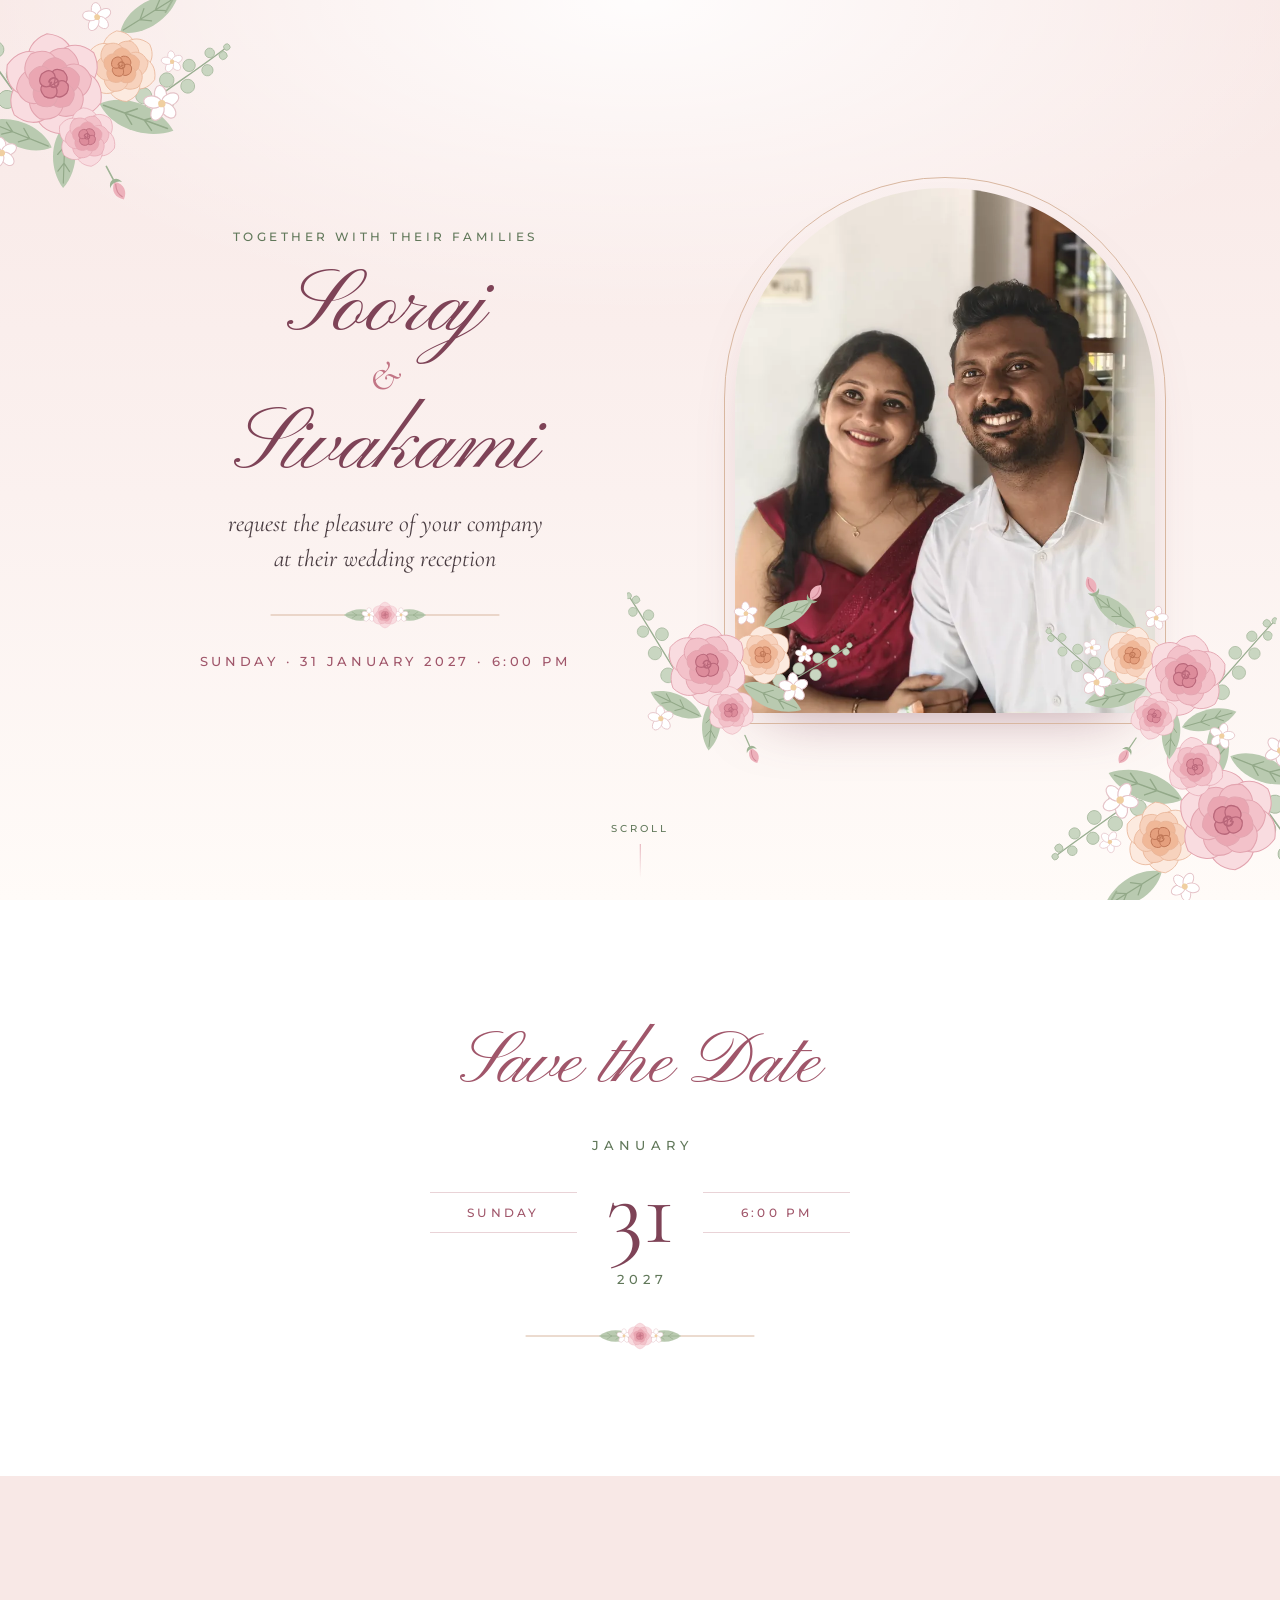
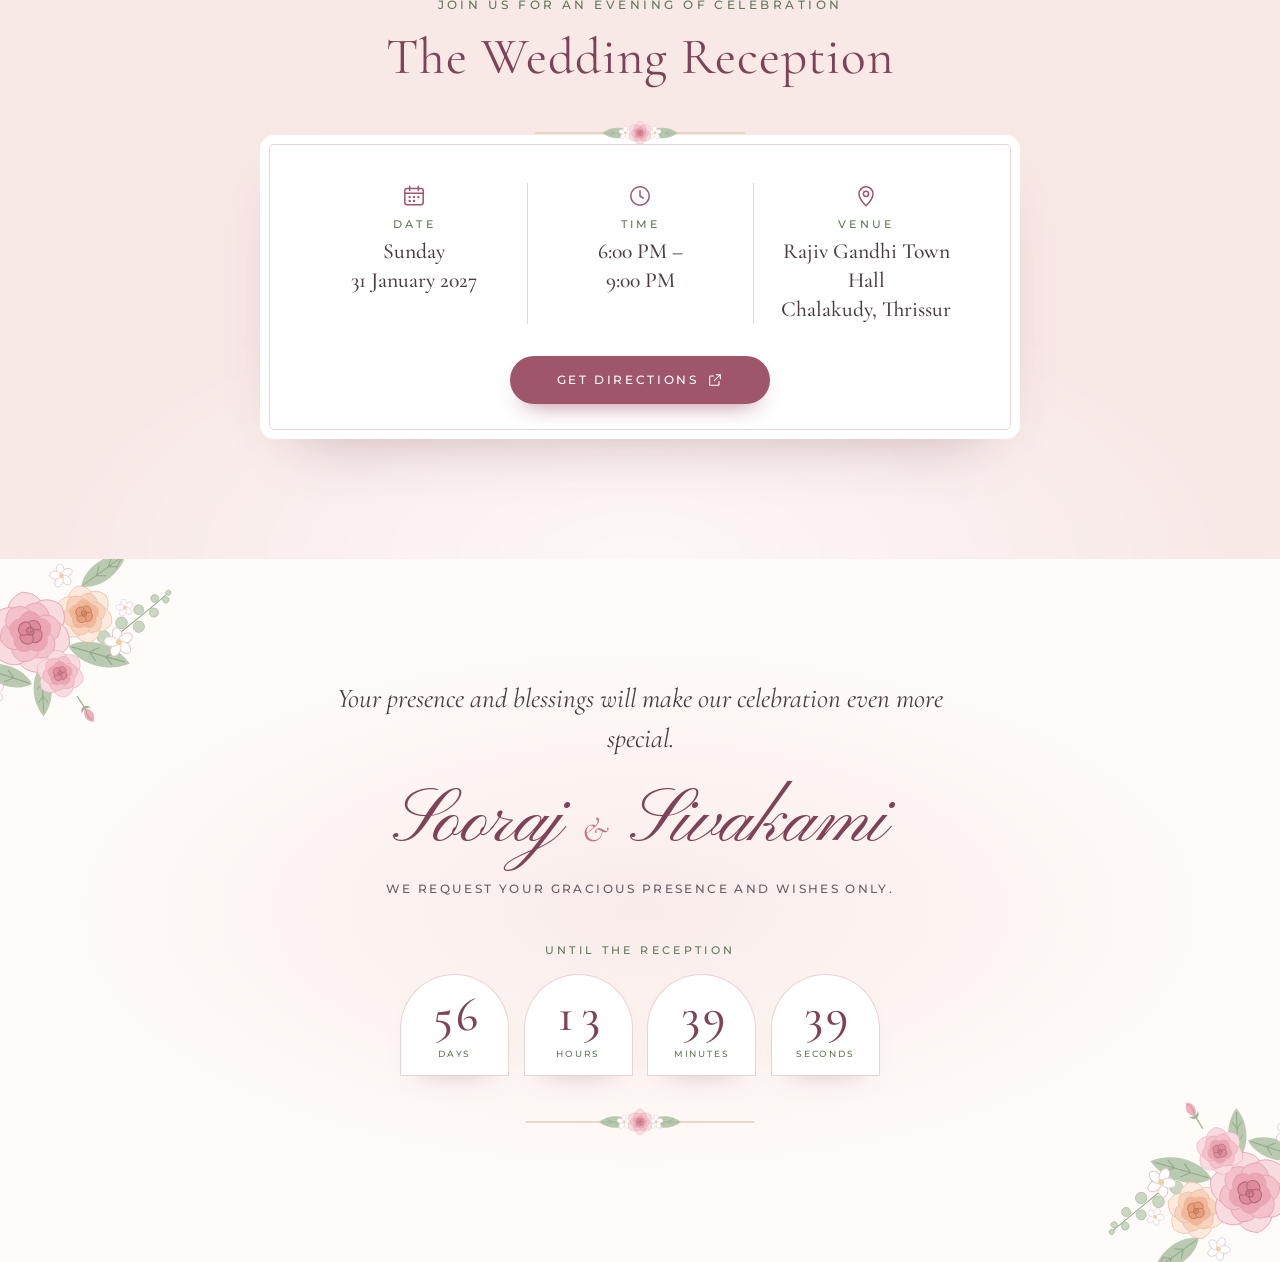
==== index.html @ cf0d32d1 "Add Sooraj & Sivakami wedding reception invitation Western pastel design (blush, white, sage) with i" ====
<!doctype html>
<html lang="en-IN">
<head>
  <meta charset="utf-8">
  <meta name="viewport" content="width=device-width, initial-scale=1, viewport-fit=cover">
  <title>Sooraj &amp; Sivakami | Wedding Reception Invitation</title>
  <meta name="description" content="You are invited to the wedding reception of Sooraj &amp; Sivakami on Sunday, 31 January 2027, 6:00–9:00 PM at Rajiv Gandhi Town Hall, Chalakudy, Thrissur.">
  <meta name="theme-color" content="#F8E8E6">
  <meta name="color-scheme" content="light">
  <!-- Live URL: replace https://abhyakp.github.io/sooraj-reception-invitation/ everywhere if the repo name or domain differs (see README). -->
  <link rel="canonical" href="https://abhyakp.github.io/sooraj-reception-invitation/">

  <!-- Open Graph (WhatsApp, Facebook) -->
  <meta property="og:type" content="website">
  <meta property="og:site_name" content="Sooraj &amp; Sivakami">
  <meta property="og:title" content="Sooraj &amp; Sivakami | Wedding Reception">
  <meta property="og:description" content="Sunday, 31 January 2027 · 6:00 PM – 9:00 PM · Rajiv Gandhi Town Hall, Chalakudy, Thrissur.">
  <meta property="og:url" content="https://abhyakp.github.io/sooraj-reception-invitation/">
  <meta property="og:image" content="https://abhyakp.github.io/sooraj-reception-invitation/assets/images/og-image.jpg">
  <meta property="og:image:type" content="image/jpeg">
  <meta property="og:image:width" content="1200">
  <meta property="og:image:height" content="630">
  <meta property="og:image:alt" content="Wedding reception invitation for Sooraj and Sivakami, 31 January 2027, 6 PM, Chalakudy, with pastel roses">
  <meta property="og:locale" content="en_IN">
  <!-- Twitter / X -->
  <meta name="twitter:card" content="summary_large_image">
  <meta name="twitter:title" content="Sooraj &amp; Sivakami | Wedding Reception">
  <meta name="twitter:description" content="Sunday, 31 January 2027 · 6 PM · Rajiv Gandhi Town Hall, Chalakudy, Thrissur.">
  <meta name="twitter:image" content="https://abhyakp.github.io/sooraj-reception-invitation/assets/images/og-image.jpg">

  <link rel="icon" href="assets/icons/favicon.svg" type="image/svg+xml">
  <link rel="icon" href="assets/icons/favicon-32.png" sizes="32x32" type="image/png">
  <link rel="apple-touch-icon" href="assets/icons/apple-touch-icon.png">
  <link rel="manifest" href="site.webmanifest">

  <link rel="preload" as="image" type="image/webp" href="assets/images/couple-720.webp" imagesrcset="assets/images/couple-720.webp 720w, assets/images/couple-1200.webp 1200w" imagesizes="(min-width: 900px) 40vw, 82vw" fetchpriority="high">
  <link rel="preconnect" href="https://fonts.googleapis.com">
  <link rel="preconnect" href="https://fonts.gstatic.com" crossorigin>
  <link rel="stylesheet" href="https://fonts.googleapis.com/css2?family=Cormorant+Garamond:ital,wght@0,400;0,500;1,400;1,500&family=Pinyon+Script&family=Montserrat:wght@300;400;500&display=swap">
  <link rel="stylesheet" href="css/style.css?v=2">

  <script type="application/ld+json">
  {
    "@context": "https://schema.org",
    "@graph": [
      {
        "@type": "Event",
        "name": "Wedding Reception of Sooraj & Sivakami",
        "url": "https://abhyakp.github.io/sooraj-reception-invitation/",
        "startDate": "2027-01-31T18:00:00+05:30",
        "endDate": "2027-01-31T21:00:00+05:30",
        "eventStatus": "https://schema.org/EventScheduled",
        "eventAttendanceMode": "https://schema.org/OfflineEventAttendanceMode",
        "description": "Wedding reception of Sooraj and Sivakami, 6:00 PM – 9:00 PM at Rajiv Gandhi Town Hall, Chalakudy.",
        "image": [
          "https://abhyakp.github.io/sooraj-reception-invitation/assets/images/og-image.jpg",
          "https://abhyakp.github.io/sooraj-reception-invitation/assets/images/couple-1200.jpg"
        ],
        "location": {
          "@type": "Place",
          "name": "Rajiv Gandhi Town Hall",
          "address": { "@type": "PostalAddress", "addressLocality": "Chalakudy", "addressRegion": "Thrissur, Kerala", "addressCountry": "IN" }
        },
        "organizer": { "@type": "Person", "name": "Mrs. Rajeswari S. & Mr. Sureshkumar C. K." }
      }
    ]
  }
  </script>
</head>
<body>
  <a class="skip-link" href="#main">Skip to the invitation</a>

  <!-- ===== Floral sprite (decorative, reused via <use>) ===== -->
  <svg class="sprite" aria-hidden="true" focusable="false" width="0" height="0">
    <defs>
      <!-- Garden rose: rings of petals, darker towards the centre -->
      <symbol id="f-rose" viewBox="-26 -26 52 52"><circle r="20" fill="#F9DCE0"/><g fill="#F9DCE0" stroke="#E3A5B0" stroke-width=".5"><path d="M0 0C-13 -4.8 -14.9 -20.4 0 -24C14.9 -20.4 13 -4.8 0 0z" transform="rotate(0)"/><path d="M0 0C-13 -4.8 -14.9 -20.4 0 -24C14.9 -20.4 13 -4.8 0 0z" transform="rotate(60)"/><path d="M0 0C-13 -4.8 -14.9 -20.4 0 -24C14.9 -20.4 13 -4.8 0 0z" transform="rotate(120)"/><path d="M0 0C-13 -4.8 -14.9 -20.4 0 -24C14.9 -20.4 13 -4.8 0 0z" transform="rotate(180)"/><path d="M0 0C-13 -4.8 -14.9 -20.4 0 -24C14.9 -20.4 13 -4.8 0 0z" transform="rotate(240)"/><path d="M0 0C-13 -4.8 -14.9 -20.4 0 -24C14.9 -20.4 13 -4.8 0 0z" transform="rotate(300)"/></g><g fill="#F3C2CA" stroke="#E3A5B0" stroke-width=".5"><path d="M0 0C-10 -3.6 -11.5 -15.3 0 -18C11.5 -15.3 10 -3.6 0 0z" transform="rotate(30)"/><path d="M0 0C-10 -3.6 -11.5 -15.3 0 -18C11.5 -15.3 10 -3.6 0 0z" transform="rotate(90)"/><path d="M0 0C-10 -3.6 -11.5 -15.3 0 -18C11.5 -15.3 10 -3.6 0 0z" transform="rotate(150)"/><path d="M0 0C-10 -3.6 -11.5 -15.3 0 -18C11.5 -15.3 10 -3.6 0 0z" transform="rotate(210)"/><path d="M0 0C-10 -3.6 -11.5 -15.3 0 -18C11.5 -15.3 10 -3.6 0 0z" transform="rotate(270)"/><path d="M0 0C-10 -3.6 -11.5 -15.3 0 -18C11.5 -15.3 10 -3.6 0 0z" transform="rotate(330)"/></g><g fill="#EAA6B2" stroke="#E3A5B0" stroke-width=".5"><path d="M0 0C-7.5 -2.5 -8.6 -10.6 0 -12.5C8.6 -10.6 7.5 -2.5 0 0z" transform="rotate(10)"/><path d="M0 0C-7.5 -2.5 -8.6 -10.6 0 -12.5C8.6 -10.6 7.5 -2.5 0 0z" transform="rotate(82)"/><path d="M0 0C-7.5 -2.5 -8.6 -10.6 0 -12.5C8.6 -10.6 7.5 -2.5 0 0z" transform="rotate(154)"/><path d="M0 0C-7.5 -2.5 -8.6 -10.6 0 -12.5C8.6 -10.6 7.5 -2.5 0 0z" transform="rotate(226)"/><path d="M0 0C-7.5 -2.5 -8.6 -10.6 0 -12.5C8.6 -10.6 7.5 -2.5 0 0z" transform="rotate(298)"/></g><g fill="#DD8C9B" stroke="#B9677A" stroke-width="0.6"><path d="M0 0C-5 -1.5 -5.8 -6.4 0 -7.5C5.8 -6.4 5 -1.5 0 0z" transform="rotate(45)"/><path d="M0 0C-5 -1.5 -5.8 -6.4 0 -7.5C5.8 -6.4 5 -1.5 0 0z" transform="rotate(135)"/><path d="M0 0C-5 -1.5 -5.8 -6.4 0 -7.5C5.8 -6.4 5 -1.5 0 0z" transform="rotate(225)"/><path d="M0 0C-5 -1.5 -5.8 -6.4 0 -7.5C5.8 -6.4 5 -1.5 0 0z" transform="rotate(315)"/></g><path d="M-2.2-1.2c.6-1.8 3-2.2 4-.6s0 3.4-1.8 3.4-2.4-1.6-1.2-2.4" fill="none" stroke="#B9677A" stroke-width=".9" stroke-linecap="round"/></symbol>
      <symbol id="f-rose-peach" viewBox="-26 -26 52 52"><circle r="20" fill="#FCEADF"/><g fill="#FCEADF" stroke="#E8B497" stroke-width=".5"><path d="M0 0C-13 -4.8 -14.9 -20.4 0 -24C14.9 -20.4 13 -4.8 0 0z" transform="rotate(0)"/><path d="M0 0C-13 -4.8 -14.9 -20.4 0 -24C14.9 -20.4 13 -4.8 0 0z" transform="rotate(60)"/><path d="M0 0C-13 -4.8 -14.9 -20.4 0 -24C14.9 -20.4 13 -4.8 0 0z" transform="rotate(120)"/><path d="M0 0C-13 -4.8 -14.9 -20.4 0 -24C14.9 -20.4 13 -4.8 0 0z" transform="rotate(180)"/><path d="M0 0C-13 -4.8 -14.9 -20.4 0 -24C14.9 -20.4 13 -4.8 0 0z" transform="rotate(240)"/><path d="M0 0C-13 -4.8 -14.9 -20.4 0 -24C14.9 -20.4 13 -4.8 0 0z" transform="rotate(300)"/></g><g fill="#F7D2BD" stroke="#E8B497" stroke-width=".5"><path d="M0 0C-10 -3.6 -11.5 -15.3 0 -18C11.5 -15.3 10 -3.6 0 0z" transform="rotate(30)"/><path d="M0 0C-10 -3.6 -11.5 -15.3 0 -18C11.5 -15.3 10 -3.6 0 0z" transform="rotate(90)"/><path d="M0 0C-10 -3.6 -11.5 -15.3 0 -18C11.5 -15.3 10 -3.6 0 0z" transform="rotate(150)"/><path d="M0 0C-10 -3.6 -11.5 -15.3 0 -18C11.5 -15.3 10 -3.6 0 0z" transform="rotate(210)"/><path d="M0 0C-10 -3.6 -11.5 -15.3 0 -18C11.5 -15.3 10 -3.6 0 0z" transform="rotate(270)"/><path d="M0 0C-10 -3.6 -11.5 -15.3 0 -18C11.5 -15.3 10 -3.6 0 0z" transform="rotate(330)"/></g><g fill="#F0B898" stroke="#E8B497" stroke-width=".5"><path d="M0 0C-7.5 -2.5 -8.6 -10.6 0 -12.5C8.6 -10.6 7.5 -2.5 0 0z" transform="rotate(10)"/><path d="M0 0C-7.5 -2.5 -8.6 -10.6 0 -12.5C8.6 -10.6 7.5 -2.5 0 0z" transform="rotate(82)"/><path d="M0 0C-7.5 -2.5 -8.6 -10.6 0 -12.5C8.6 -10.6 7.5 -2.5 0 0z" transform="rotate(154)"/><path d="M0 0C-7.5 -2.5 -8.6 -10.6 0 -12.5C8.6 -10.6 7.5 -2.5 0 0z" transform="rotate(226)"/><path d="M0 0C-7.5 -2.5 -8.6 -10.6 0 -12.5C8.6 -10.6 7.5 -2.5 0 0z" transform="rotate(298)"/></g><g fill="#E59F7D" stroke="#BF7656" stroke-width="0.6"><path d="M0 0C-5 -1.5 -5.8 -6.4 0 -7.5C5.8 -6.4 5 -1.5 0 0z" transform="rotate(45)"/><path d="M0 0C-5 -1.5 -5.8 -6.4 0 -7.5C5.8 -6.4 5 -1.5 0 0z" transform="rotate(135)"/><path d="M0 0C-5 -1.5 -5.8 -6.4 0 -7.5C5.8 -6.4 5 -1.5 0 0z" transform="rotate(225)"/><path d="M0 0C-5 -1.5 -5.8 -6.4 0 -7.5C5.8 -6.4 5 -1.5 0 0z" transform="rotate(315)"/></g><path d="M-2.2-1.2c.6-1.8 3-2.2 4-.6s0 3.4-1.8 3.4-2.4-1.6-1.2-2.4" fill="none" stroke="#BF7656" stroke-width=".9" stroke-linecap="round"/></symbol>
      <!-- White blossom -->
      <symbol id="f-blossom" viewBox="-12 -12 24 24">
        <g fill="#FFFFFF" stroke="#E5C3C8" stroke-width=".7">
          <ellipse cy="-5.6" rx="3.6" ry="5.4"/><ellipse cy="-5.6" rx="3.6" ry="5.4" transform="rotate(72)"/><ellipse cy="-5.6" rx="3.6" ry="5.4" transform="rotate(144)"/><ellipse cy="-5.6" rx="3.6" ry="5.4" transform="rotate(216)"/><ellipse cy="-5.6" rx="3.6" ry="5.4" transform="rotate(288)"/>
        </g>
        <circle r="2.2" fill="#F0CFA0"/>
      </symbol>
      <!-- Rose bud -->
      <symbol id="f-bud" viewBox="0 0 16 30">
        <path d="M8 1C13 5 14 11 8 16 2 11 3 5 8 1z" fill="#EDB1BB"/>
        <path d="M8 3c2 3 2 7 0 11" fill="none" stroke="#D48C9A" stroke-width=".9"/>
        <path d="M3 13c2 3 8 3 10 0-1 4-3 5-5 5s-4-1-5-5z" fill="#9FB495"/>
        <path d="M8 18v11" stroke="#9FB495" stroke-width="1.2" stroke-linecap="round"/>
      </symbol>
      <!-- Leaf -->
      <symbol id="f-leaf" viewBox="0 0 40 16">
        <path d="M1 8C10-1 28-1 39 8 28 17 10 17 1 8z" fill="#B9CAB0"/>
        <path d="M3 8h33M14 8l5-4M14 8l5 4M24 8l5-3.5M24 8l5 3.5" fill="none" stroke="#93A989" stroke-width=".7" stroke-linecap="round"/>
      </symbol>
      <!-- Eucalyptus sprig -->
      <symbol id="f-euca" viewBox="0 0 30 90">
        <path d="M15 88C14 60 16 30 15 2" fill="none" stroke="#9AAE91" stroke-width="1.1"/>
        <g fill="#C9D6C1" stroke="#A9BAA0" stroke-width=".6">
          <circle cx="8" cy="76" r="6"/><circle cx="22" cy="66" r="6"/><circle cx="8.5" cy="55" r="5.4"/><circle cx="21.5" cy="45" r="5.2"/><circle cx="9.5" cy="35" r="4.6"/><circle cx="20.5" cy="26" r="4.2"/><circle cx="11" cy="17" r="3.6"/><circle cx="18.5" cy="10" r="3"/><circle cx="15" cy="4" r="2.4"/>
        </g>
      </symbol>

      <!-- Corner spray: roses, blossoms, buds, leaves and eucalyptus -->
      <symbol id="f-spray" viewBox="0 0 240 200">
        <use href="#f-euca" x="6" y="-4" width="34" height="102" transform="rotate(-28 23 47)"/>
        <use href="#f-euca" x="150" y="40" width="30" height="90" transform="rotate(62 165 85)"/>
        <use href="#f-leaf" x="96" y="96" width="62" height="25" transform="rotate(28 127 108)"/>
        <use href="#f-leaf" x="10" y="98" width="56" height="22" transform="rotate(-150 38 109)"/>
        <use href="#f-leaf" x="120" y="22" width="54" height="22" transform="rotate(-24 147 33)"/>
        <use href="#f-leaf" x="44" y="120" width="50" height="20" transform="rotate(100 69 130)"/>
        <use href="#f-bud" x="160" y="4" width="18" height="34" transform="rotate(38 169 21)"/>
        <use href="#f-bud" x="96" y="140" width="16" height="30" transform="rotate(160 104 155)"/>
        <use href="#f-rose-peach" x="92" y="40" width="58" height="58"/>
        <use href="#f-rose" x="28" y="34" width="82" height="82"/>
        <use href="#f-rose" x="64" y="94" width="48" height="48"/>
        <use href="#f-blossom" x="132" y="86" width="30" height="30"/>
        <use href="#f-blossom" x="10" y="108" width="26" height="26"/>
        <use href="#f-blossom" x="96" y="18" width="24" height="24"/>
        <use href="#f-blossom" x="150" y="62" width="18" height="18"/>
      </symbol>

      <!-- Small floral divider -->
      <symbol id="f-divider" viewBox="0 0 240 40">
        <path d="M6 20h78M156 20h78" stroke="#D8B7A0" stroke-width="1" stroke-linecap="round"/>
        <use href="#f-leaf" x="78" y="13" width="34" height="14" transform="rotate(180 95 20)"/>
        <use href="#f-leaf" x="128" y="13" width="34" height="14"/>
        <use href="#f-blossom" x="96" y="12" width="16" height="16"/>
        <use href="#f-blossom" x="128" y="12" width="16" height="16"/>
        <use href="#f-rose" x="106" y="6" width="28" height="28"/>
      </symbol>

      <symbol id="i-calendar" viewBox="0 0 24 24"><g fill="none" stroke="currentColor" stroke-width="1.4" stroke-linecap="round" stroke-linejoin="round"><rect x="3.5" y="5" width="17" height="15" rx="2"/><path d="M3.5 9.5h17M8 3v4M16 3v4"/><path d="M8 13h.01M12 13h.01M16 13h.01M8 16.5h.01M12 16.5h.01" stroke-width="2.2"/></g></symbol>
      <symbol id="i-clock" viewBox="0 0 24 24"><g fill="none" stroke="currentColor" stroke-width="1.4" stroke-linecap="round" stroke-linejoin="round"><circle cx="12" cy="12" r="8.5"/><path d="M12 7.5V12l3 2"/></g></symbol>
      <symbol id="i-pin" viewBox="0 0 24 24"><g fill="none" stroke="currentColor" stroke-width="1.4" stroke-linecap="round" stroke-linejoin="round"><path d="M12 21s-6.5-6.2-6.5-11a6.5 6.5 0 0 1 13 0c0 4.8-6.5 11-6.5 11z"/><circle cx="12" cy="10" r="2.4"/></g></symbol>
      <symbol id="i-arrow-up" viewBox="0 0 24 24"><path d="M12 19V5M6 11l6-6 6 6" fill="none" stroke="currentColor" stroke-width="1.8" stroke-linecap="round" stroke-linejoin="round"/></symbol>
      <symbol id="i-external" viewBox="0 0 24 24"><path d="M14 4h6v6M20 4l-9 9M18 14v5a1 1 0 0 1-1 1H5a1 1 0 0 1-1-1V7a1 1 0 0 1 1-1h5" fill="none" stroke="currentColor" stroke-width="1.6" stroke-linecap="round" stroke-linejoin="round"/></symbol>
    </defs>
  </svg>

  <main id="main">

    <!-- ===== Hero ===== -->
    <section class="hero" id="top" aria-labelledby="hero-title">
      <svg class="spray spray--tl" aria-hidden="true" focusable="false"><use href="#f-spray"/></svg>
      <svg class="spray spray--br" aria-hidden="true" focusable="false"><use href="#f-spray"/></svg>

      <div class="hero__inner">
        <div class="hero__text">
          <p class="eyebrow hero__eyebrow">Together with their families</p>
          <h1 class="hero__names" id="hero-title">
            <span class="hero__name">Sooraj</span>
            <span class="hero__amp" aria-label="and">&amp;</span>
            <span class="hero__name">Sivakami</span>
          </h1>
          <p class="hero__lede">request the pleasure of your company<br> at their wedding reception</p>
          <svg class="divider hero__divider" aria-hidden="true" focusable="false"><use href="#f-divider"/></svg>
          <p class="hero__date">Sunday &middot; 31 January 2027 <span class="hero__time"><span class="hero__sep" aria-hidden="true">&middot; </span>6:00 PM</span></p>
        </div>

        <figure class="arch">
          <span class="arch__line" aria-hidden="true"></span>
          <picture>
            <source type="image/webp" srcset="assets/images/couple-720.webp 720w, assets/images/couple-1200.webp 1200w" sizes="(min-width: 900px) 40vw, 82vw">
            <img class="arch__img" src="assets/images/couple-1200.jpg" width="1200" height="1500" alt="Sooraj and Sivakami smiling together" fetchpriority="high" decoding="async">
          </picture>
          <svg class="arch__flowers arch__flowers--l" aria-hidden="true" focusable="false"><use href="#f-spray"/></svg>
          <svg class="arch__flowers arch__flowers--r" aria-hidden="true" focusable="false"><use href="#f-spray"/></svg>
        </figure>
      </div>

      <a href="#date" class="scroll-cue">
        <span class="scroll-cue__text">Scroll</span>
        <span class="scroll-cue__line" aria-hidden="true"></span>
      </a>
    </section>

    <!-- ===== Save the date ===== -->
    <section class="section date" id="date" aria-labelledby="date-title">
      <div class="container">
        <h2 class="script-title reveal" id="date-title">Save the Date</h2>
        <div class="date-block reveal">
          <p class="date-block__month">January</p>
          <div class="date-block__row">
            <span class="date-block__side">Sunday</span>
            <span class="date-block__day">31</span>
            <span class="date-block__side">6:00 PM</span>
          </div>
          <p class="date-block__year">2027</p>
        </div>
        <svg class="divider reveal" aria-hidden="true" focusable="false"><use href="#f-divider"/></svg>
      </div>
    </section>

    <!-- ===== Reception details ===== -->
    <section class="section reception" id="reception" aria-labelledby="reception-title">
      <div class="container">
        <p class="eyebrow reveal">Join us for an evening of celebration</p>
        <h2 class="section-title reveal" id="reception-title">The Wedding Reception</h2>

        <div class="card reveal">
          <svg class="card__flowers" aria-hidden="true" focusable="false"><use href="#f-divider"/></svg>
          <div class="card__trio">
            <div class="card__cell">
              <svg class="icon" aria-hidden="true" focusable="false"><use href="#i-calendar"/></svg>
              <h3 class="card__label">Date</h3>
              <p class="card__value">Sunday<br>31 January 2027</p>
            </div>
            <div class="card__cell">
              <svg class="icon" aria-hidden="true" focusable="false"><use href="#i-clock"/></svg>
              <h3 class="card__label">Time</h3>
              <p class="card__value">6:00 PM –<br>9:00 PM</p>
            </div>
            <div class="card__cell">
              <svg class="icon" aria-hidden="true" focusable="false"><use href="#i-pin"/></svg>
              <h3 class="card__label">Venue</h3>
              <p class="card__value">Rajiv Gandhi Town Hall<br>Chalakudy, Thrissur</p>
            </div>
          </div>

          <a class="btn" href="https://www.google.com/maps/search/?api=1&amp;query=Rajiv+Gandhi+Town+Hall+Chalakudy+Thrissur" target="_blank" rel="noopener">
            Get Directions <svg class="icon icon--sm" aria-hidden="true" focusable="false"><use href="#i-external"/></svg>
            <span class="sr-only">(opens Google Maps in a new tab)</span>
          </a>
        </div>
      </div>
    </section>

    <!-- ===== Closing ===== -->
    <section class="section closing" id="closing" aria-labelledby="closing-title">
      <svg class="spray spray--cl" aria-hidden="true" focusable="false"><use href="#f-spray"/></svg>
      <svg class="spray spray--cr" aria-hidden="true" focusable="false"><use href="#f-spray"/></svg>
      <div class="container container--narrow">
        <p class="closing__text reveal">Your presence and blessings will make our celebration even more special.</p>
        <h2 class="closing__names reveal" id="closing-title">Sooraj <span aria-label="and">&amp;</span> Sivakami</h2>
        <p class="closing__note reveal">We request your gracious presence and wishes only.</p>

        <div class="countdown reveal" data-countdown="reception">
          <p class="countdown__caption">Until the Reception</p>
          <div class="countdown__grid" data-cd-grid role="timer" aria-label="Time remaining until the wedding reception">
            <div class="countdown__unit"><span class="countdown__num" data-cd="days">--</span><span class="countdown__lbl">Days</span></div>
            <div class="countdown__unit"><span class="countdown__num" data-cd="hours">--</span><span class="countdown__lbl">Hours</span></div>
            <div class="countdown__unit"><span class="countdown__num" data-cd="minutes">--</span><span class="countdown__lbl">Minutes</span></div>
            <div class="countdown__unit"><span class="countdown__num" data-cd="seconds">--</span><span class="countdown__lbl">Seconds</span></div>
          </div>
          <p class="countdown__status" data-cd-status aria-live="polite" hidden></p>
        </div>

        <svg class="divider reveal" aria-hidden="true" focusable="false"><use href="#f-divider"/></svg>
      </div>
    </section>
  </main>

  <!-- ===== Floating controls ===== -->
  <a class="fab back-to-top" id="backToTop" href="#top" aria-label="Back to top">
    <svg class="icon" aria-hidden="true" focusable="false"><use href="#i-arrow-up"/></svg>
  </a>

  <script src="js/script.js?v=2" defer></script>
</body>
</html>
---- css/style.css ----
/* ==========================================================================
   Sooraj & Sivakami — Wedding Reception Invitation
   Western pastel · blush, white & sage florals · mobile-first · no frameworks
   ========================================================================== */

:root {
  --white: #FFFFFF;
  --ivory: #FFFBF8;
  --blush: #F8E8E6;
  --blush-2: #F3D9D8;
  --rose: #E3AAB4;          /* decoration only */
  --rose-amp: #C27585;      /* large decorative ampersand — 3.6:1 */
  --rose-deep: #A0566A;     /* accent text — 5.3:1 on white */
  --mauve: #7E4357;         /* headings — 7.6:1 on white */
  --sage: #B9CAB0;
  --sage-deep: #61785A;     /* small text on light — 4.9:1 on white */
  --champagne: #D8B7A0;
  --ink: #4A3D42;
  --muted: #6B5C62;
  --line: rgba(196, 140, 150, .38);

  --font-head: "Cormorant Garamond", Georgia, "Times New Roman", serif;
  --font-body: "Montserrat", system-ui, -apple-system, "Segoe UI", sans-serif;
  --font-script: "Pinyon Script", "Snell Roundhand", "Brush Script MT", cursive;

  --gutter: 16px;
  --max: 1080px;
  --radius: 14px;
  --ease: cubic-bezier(.22, .61, .36, 1);
}

/* ---------- Reset & base ---------- */
*, *::before, *::after { box-sizing: border-box; }
html { -webkit-text-size-adjust: 100%; scroll-behavior: smooth; color-scheme: light; }
body {
  margin: 0;
  font-family: var(--font-body);
  font-weight: 400;
  font-size: 1rem;
  line-height: 1.7;
  color: var(--ink);
  background: var(--ivory);
  overflow-x: hidden;
  -webkit-font-smoothing: antialiased;
  text-rendering: optimizeLegibility;
}
h1, h2, h3 { margin: 0; font-weight: 400; line-height: 1.15; }
p, figure { margin: 0; }
img, svg { display: block; max-width: 100%; }
a { color: var(--rose-deep); }
[hidden] { display: none !important; }
:focus-visible { outline: 2px solid var(--rose-deep); outline-offset: 3px; border-radius: 4px; }

.sr-only {
  position: absolute !important; width: 1px; height: 1px; padding: 0; margin: -1px;
  overflow: hidden; clip: rect(0 0 0 0); white-space: nowrap; border: 0;
}
.sprite { position: absolute; width: 0; height: 0; overflow: hidden; }
.skip-link {
  position: absolute; left: var(--gutter); top: -60px; z-index: 100;
  background: var(--mauve); color: var(--white); padding: .6rem 1rem; border-radius: 999px;
  text-decoration: none; transition: top .2s;
}
.skip-link:focus { top: 12px; }

/* ---------- Layout helpers ---------- */
.container { position: relative; z-index: 1; width: 100%; max-width: var(--max); margin: 0 auto; padding: 0 var(--gutter); text-align: center; }
.container--narrow { max-width: 640px; }
.section { padding: clamp(4.5rem, 13vw, 7.5rem) 0; position: relative; overflow: hidden; }

.eyebrow {
  font-size: .72rem; font-weight: 500; letter-spacing: .3em; text-transform: uppercase;
  color: var(--sage-deep); margin-bottom: .8rem;
}
.section-title {
  font-family: var(--font-head); font-weight: 400; color: var(--mauve);
  font-size: clamp(2.1rem, 8vw, 3.2rem); letter-spacing: .02em;
}
.script-title {
  font-family: var(--font-script); font-weight: 400; color: var(--rose-deep);
  font-size: clamp(3rem, 13vw, 4.6rem); line-height: 1.2;
}
.divider { width: min(240px, 72%); height: 40px; margin: 1.6rem auto 0; overflow: visible; }

.icon { width: 26px; height: 26px; flex: none; color: var(--rose-deep); }
.icon--sm { width: 16px; height: 16px; color: currentColor; }

/* Floral sprays in section corners */
.spray { position: absolute; z-index: 0; width: clamp(150px, 38vw, 320px); height: auto; aspect-ratio: 240 / 200; pointer-events: none; overflow: visible; }
.spray--tl { top: -26px; left: -34px; transform: rotate(-8deg); }
.spray--br { bottom: -30px; right: -36px; transform: rotate(172deg); }
.spray--cl { top: -20px; left: -40px; transform: rotate(-12deg); width: clamp(130px, 30vw, 260px); }
.spray--cr { bottom: -24px; right: -40px; transform: rotate(168deg); width: clamp(130px, 30vw, 260px); }

/* ---------- Hero ---------- */
.hero {
  position: relative; overflow: hidden;
  min-height: 100vh; min-height: 100svh;
  display: flex; flex-direction: column; justify-content: center;
  padding: clamp(5.5rem, 16vw, 6rem) var(--gutter) 6rem;
  background:
    radial-gradient(ellipse 80% 50% at 50% 0%, rgba(255, 255, 255, .9), transparent 70%),
    linear-gradient(180deg, var(--blush) 0%, #FBF1EF 55%, var(--ivory) 100%);
  text-align: center;
}
.hero__inner { position: relative; z-index: 1; width: 100%; max-width: var(--max); margin: 0 auto; display: flex; flex-direction: column; align-items: center; gap: 2.4rem; }
.hero__text { display: flex; flex-direction: column; align-items: center; }

.hero__eyebrow { animation: fadeUp 1s .2s var(--ease) both; }
.hero__names {
  font-family: var(--font-script); font-weight: 400; color: var(--mauve);
  font-size: clamp(3.4rem, 16vw, 6rem); line-height: 1.1;
  display: flex; flex-wrap: wrap; justify-content: center; align-items: baseline; gap: 0 .22em;
}
.hero__name { display: block; animation: nameReveal 1.3s var(--ease) both; }
.hero__name:last-child { animation-delay: .5s; }
.hero__amp { font-family: var(--font-head); font-style: italic; font-size: .46em; color: var(--rose-amp); animation: fadeIn 1s .35s both; }
.hero__lede {
  font-family: var(--font-head); font-style: italic; font-size: clamp(1.2rem, 4.8vw, 1.5rem);
  color: var(--ink); margin-top: .7rem; line-height: 1.45; animation: fadeUp 1s .8s var(--ease) both;
}
.hero__divider { margin-top: 1.1rem; animation: fadeIn 1.2s 1s both; }
.hero__date {
  margin-top: 1rem; font-size: .8rem; font-weight: 500; letter-spacing: .28em; text-transform: uppercase;
  color: var(--rose-deep); animation: fadeIn 1.2s 1.15s both;
}
.hero__time { display: block; margin-top: .3rem; }
.hero__sep { display: none; }
@media (min-width: 520px) {
  .hero__time { display: inline; margin-top: 0; }
  .hero__sep { display: inline; }
}

/* Arched photo with a fine champagne outline and flowers at its base */
.arch { position: relative; width: min(82vw, 380px); animation: fadeUp 1.2s .4s var(--ease) both; }
.arch picture { display: block; }
.arch__img {
  width: 100%; height: auto; aspect-ratio: 4 / 5; object-fit: cover; object-position: 50% 40%;
  border-radius: 1000px 1000px 14px 14px;
  box-shadow: 0 30px 60px -34px rgba(126, 67, 87, .55);
}
.arch__line {
  position: absolute; inset: -11px; border: 1px solid var(--champagne);
  border-radius: 1000px 1000px 20px 20px; pointer-events: none;
}
.arch__flowers { position: absolute; width: 62%; height: auto; aspect-ratio: 240 / 200; bottom: -16%; pointer-events: none; overflow: visible; }
.arch__flowers--l { left: -24%; transform: rotate(-4deg); }
.arch__flowers--r { right: -24%; transform: scaleX(-1) rotate(-14deg); }

.scroll-cue {
  position: absolute; z-index: 1; bottom: max(18px, env(safe-area-inset-bottom)); left: 50%; transform: translateX(-50%);
  display: flex; flex-direction: column; align-items: center; gap: .4rem;
  color: var(--sage-deep); text-decoration: none; font-size: .64rem; font-weight: 500; letter-spacing: .3em; text-transform: uppercase;
  min-width: 44px; padding: 4px; animation: fadeIn 1s 1.6s both;
}
.scroll-cue__line { width: 1px; height: 34px; background: linear-gradient(var(--rose), transparent); position: relative; overflow: hidden; }
.scroll-cue__line::after { content: ""; position: absolute; left: 0; top: -40%; width: 1px; height: 40%; background: var(--rose-deep); animation: scrollLine 2.2s ease-in-out infinite; }

@media (min-width: 900px) {
  .hero { padding: 6rem 2rem; }
  .hero__inner { flex-direction: row; justify-content: center; gap: clamp(3rem, 7vw, 6.5rem); }
  .hero__text { flex: 1 1 0; max-width: 520px; }
  .hero__names { flex-direction: column; align-items: center; font-size: clamp(4.4rem, 7vw, 6.4rem); }
  .hero__amp { margin: -.1em 0 -.05em; }
  .arch { width: min(36vw, 420px); flex: none; }
}

/* ---------- Save the date ---------- */
.date { background: var(--white); }
.date-block { margin: 1.6rem auto 0; max-width: 420px; color: var(--mauve); }
.date-block__month, .date-block__year {
  font-size: .82rem; font-weight: 500; letter-spacing: .4em; text-transform: uppercase; color: var(--sage-deep);
  padding-left: .4em; /* optically balance tracking */
}
.date-block__row { display: grid; grid-template-columns: 1fr auto 1fr; align-items: center; margin: .5rem 0; }
.date-block__side {
  font-size: .78rem; font-weight: 500; letter-spacing: .26em; text-transform: uppercase; color: var(--rose-deep);
  padding: .55rem 0; border-top: 1px solid var(--line); border-bottom: 1px solid var(--line);
}
.date-block__day {
  font-family: var(--font-head); font-size: clamp(4.4rem, 20vw, 6rem); line-height: 1; font-weight: 400;
  padding: 0 clamp(1rem, 5vw, 1.8rem); color: var(--mauve);
}

/* ---------- Reception details ---------- */
.reception {
  background:
    radial-gradient(ellipse 70% 60% at 50% 100%, rgba(255, 255, 255, .7), transparent 70%),
    var(--blush);
}
.card {
  position: relative; max-width: 760px; margin: 3rem auto 0;
  background: var(--white); border-radius: var(--radius);
  padding: 3rem clamp(1.2rem, 5vw, 2.6rem) 2.2rem;
  box-shadow: 0 30px 60px -38px rgba(126, 67, 87, .45);
  outline: 1px solid var(--line); outline-offset: -10px;
}
.card__flowers { position: absolute; top: -22px; left: 50%; transform: translateX(-50%); width: 220px; height: 40px; overflow: visible; }
.card__trio { display: grid; gap: 1.5rem; }
.card__cell { display: flex; flex-direction: column; align-items: center; gap: .35rem; }
.card__cell + .card__cell { padding-top: 1.5rem; border-top: 1px solid var(--line); }
.card__label { font-family: var(--font-body); font-size: .7rem; font-weight: 500; letter-spacing: .28em; text-transform: uppercase; color: var(--sage-deep); margin-top: .2rem; }
.card__value { font-family: var(--font-head); font-size: 1.35rem; line-height: 1.35; color: var(--ink); font-weight: 500; }
.card .btn { margin-top: 2rem; width: 100%; }
@media (min-width: 640px) {
  .card__trio { grid-template-columns: repeat(3, 1fr); gap: 0; }
  .card__cell { padding: 0 1rem; }
  .card__cell + .card__cell { padding-top: 0; border-top: 0; border-left: 1px solid var(--line); }
  .card .btn { width: auto; min-width: 260px; }
}

/* ---------- Buttons ---------- */
.btn {
  display: inline-flex; align-items: center; justify-content: center; gap: .55rem;
  min-height: 48px; padding: .75rem 1.8rem; border-radius: 999px; border: 1px solid transparent;
  font-family: var(--font-body); font-size: .74rem; font-weight: 500; letter-spacing: .22em; text-transform: uppercase; text-decoration: none;
  background: var(--rose-deep); color: var(--white);
  box-shadow: 0 12px 24px -14px rgba(160, 86, 106, .9);
  cursor: pointer; transition: background-color .3s var(--ease), transform .3s var(--ease), box-shadow .3s;
}
.btn:hover { background: var(--mauve); transform: translateY(-2px); }
.btn:active { transform: translateY(0); }

/* ---------- Closing ---------- */
.closing {
  background:
    radial-gradient(ellipse 60% 50% at 50% 50%, rgba(248, 232, 230, .8), transparent 75%),
    var(--ivory);
}
.closing__text { font-family: var(--font-head); font-style: italic; font-size: clamp(1.3rem, 5vw, 1.7rem); line-height: 1.45; color: var(--ink); }
.closing__names { font-family: var(--font-script); font-weight: 400; color: var(--mauve); font-size: clamp(3rem, 13vw, 4.8rem); margin: 1.2rem 0 .6rem; line-height: 1.2; }
.closing__names span { font-family: var(--font-head); font-style: italic; font-size: .46em; color: var(--rose-amp); }
.closing__note { font-size: .74rem; font-weight: 500; letter-spacing: .2em; text-transform: uppercase; color: var(--muted); }

/* ---------- Countdown ---------- */
.countdown { margin-top: 2.6rem; }
.countdown__caption { font-size: .7rem; font-weight: 500; letter-spacing: .3em; text-transform: uppercase; color: var(--sage-deep); margin-bottom: .9rem; }
.countdown__grid { display: grid; grid-template-columns: repeat(4, minmax(0, 1fr)); gap: clamp(.4rem, 2vw, .9rem); max-width: 480px; margin: 0 auto; }
.countdown__unit {
  display: flex; flex-direction: column; align-items: center; padding: 1rem .25rem .8rem;
  background: var(--white); border: 1px solid var(--line); border-radius: 999px 999px 12px 12px;
  box-shadow: 0 14px 28px -22px rgba(126, 67, 87, .5);
}
.countdown__num { font-family: var(--font-head); font-size: clamp(2rem, 9vw, 3rem); line-height: 1; color: var(--mauve); font-variant-numeric: tabular-nums; font-weight: 500; }
.countdown__num.tick { animation: tick .5s var(--ease); }
.countdown__lbl { margin-top: .45rem; font-size: .58rem; font-weight: 500; letter-spacing: .2em; text-transform: uppercase; color: var(--sage-deep); }
.countdown__status { font-family: var(--font-head); font-style: italic; font-size: clamp(1.3rem, 5vw, 1.6rem); color: var(--mauve); max-width: 30rem; margin: 0 auto; }

/* ---------- Floating controls ---------- */
.fab {
  width: 48px; height: 48px; border-radius: 50%; display: inline-grid; place-items: center;
  background: rgba(255, 255, 255, .95); border: 1px solid var(--rose); color: var(--rose-deep);
  box-shadow: 0 8px 20px -10px rgba(126, 67, 87, .45); cursor: pointer; text-decoration: none;
  transition: transform .3s var(--ease), opacity .3s, visibility .3s;
}
.fab:hover { transform: translateY(-2px); }
.fab .icon { color: currentColor; width: 22px; height: 22px; }
.back-to-top { position: fixed; right: var(--gutter); bottom: calc(var(--gutter) + env(safe-area-inset-bottom)); z-index: 40; opacity: 0; visibility: hidden; transform: translateY(10px); }
.back-to-top.is-visible { opacity: 1; visibility: visible; transform: none; }

/* ---------- Reveal on scroll (only when JS is running) ---------- */
.js .reveal { opacity: 0; transform: translateY(24px); transition: opacity .9s var(--ease), transform .9s var(--ease); }
.js .reveal.is-visible { opacity: 1; transform: none; }

/* ---------- Keyframes ---------- */
@keyframes fadeIn { from { opacity: 0; } to { opacity: 1; } }
@keyframes fadeUp { from { opacity: 0; transform: translateY(14px); } to { opacity: 1; transform: none; } }
@keyframes nameReveal { from { opacity: 0; transform: translateY(16px); filter: blur(6px); } to { opacity: 1; transform: none; filter: blur(0); } }
@keyframes scrollLine { 0% { top: -40%; } 100% { top: 100%; } }
@keyframes tick { 0% { opacity: .35; transform: translateY(-4px); } 100% { opacity: 1; transform: none; } }

@media (prefers-reduced-motion: reduce) {
  html { scroll-behavior: auto; }
  *, *::before, *::after { animation-duration: .01ms !important; animation-iteration-count: 1 !important; transition-duration: .01ms !important; }
  .js .reveal { opacity: 1; transform: none; }
}

@media print {
  .back-to-top, .scroll-cue { display: none !important; }
  .js .reveal { opacity: 1; transform: none; }
}
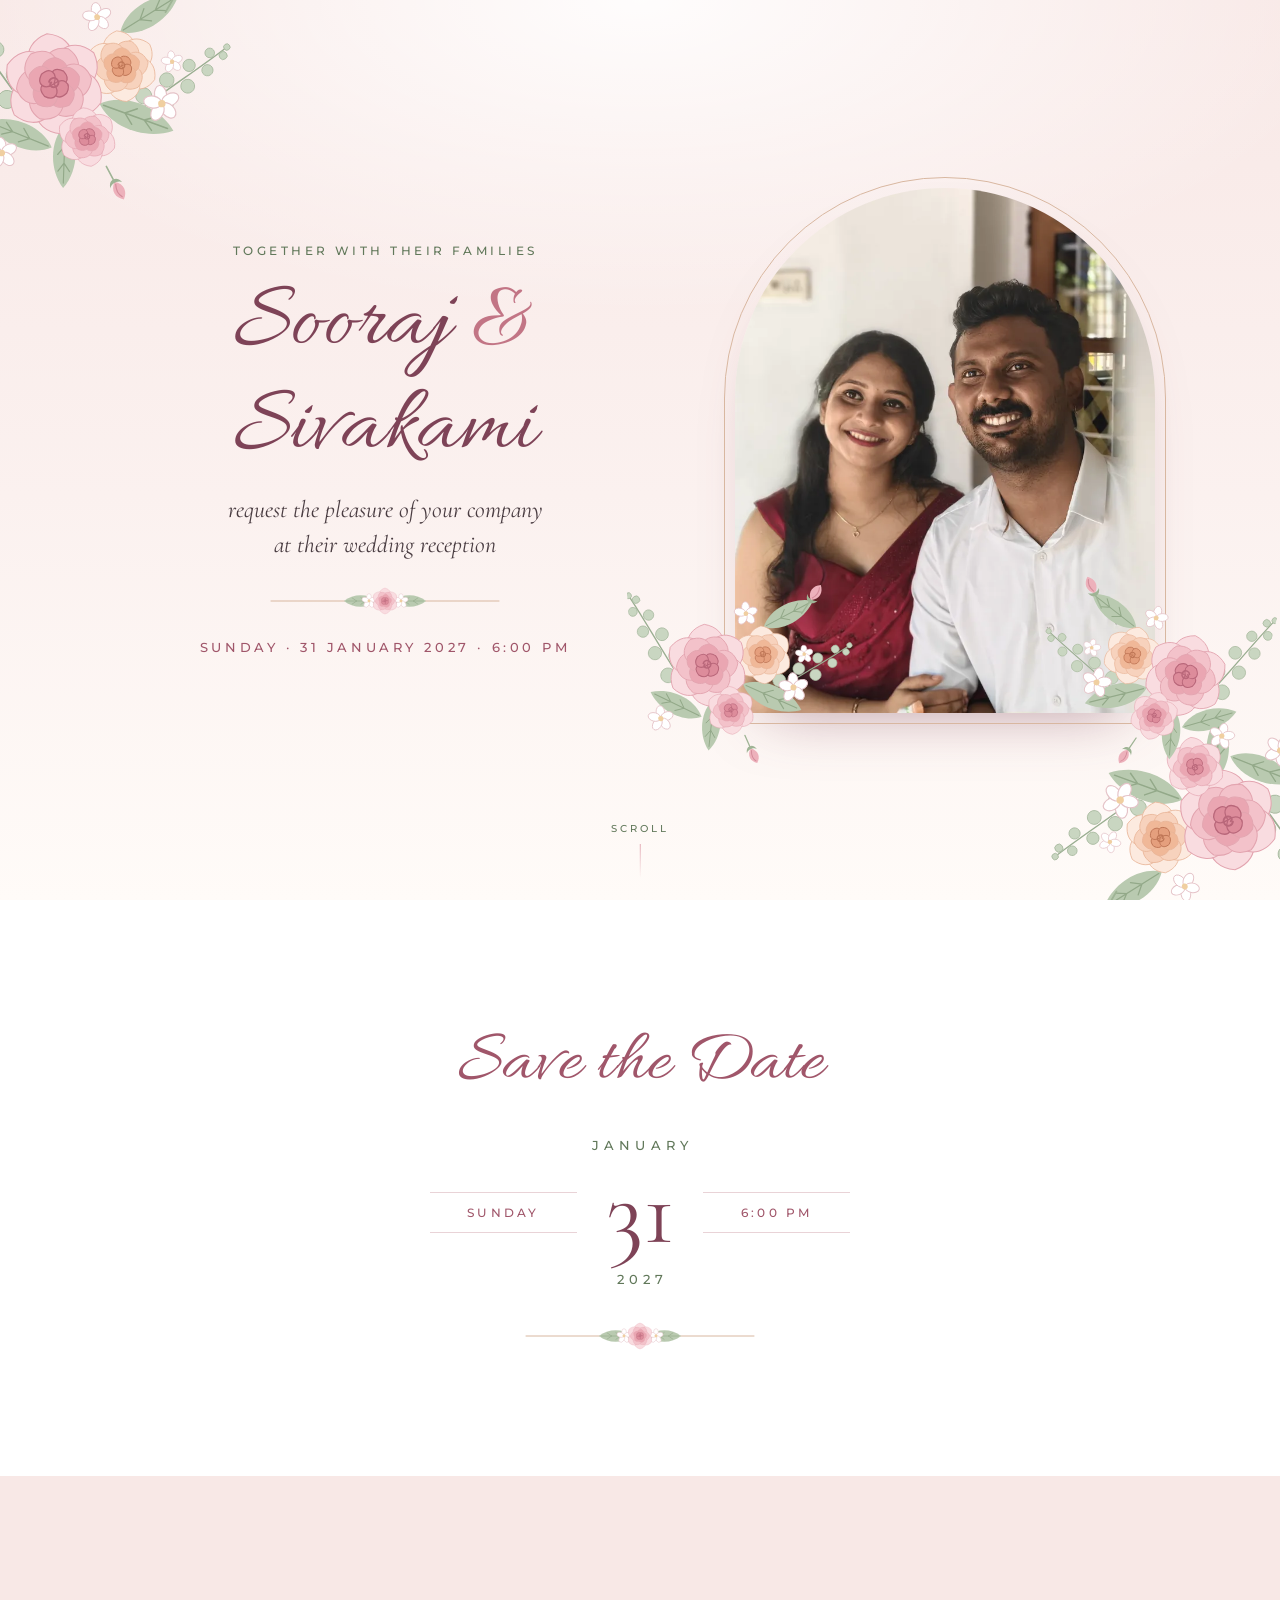
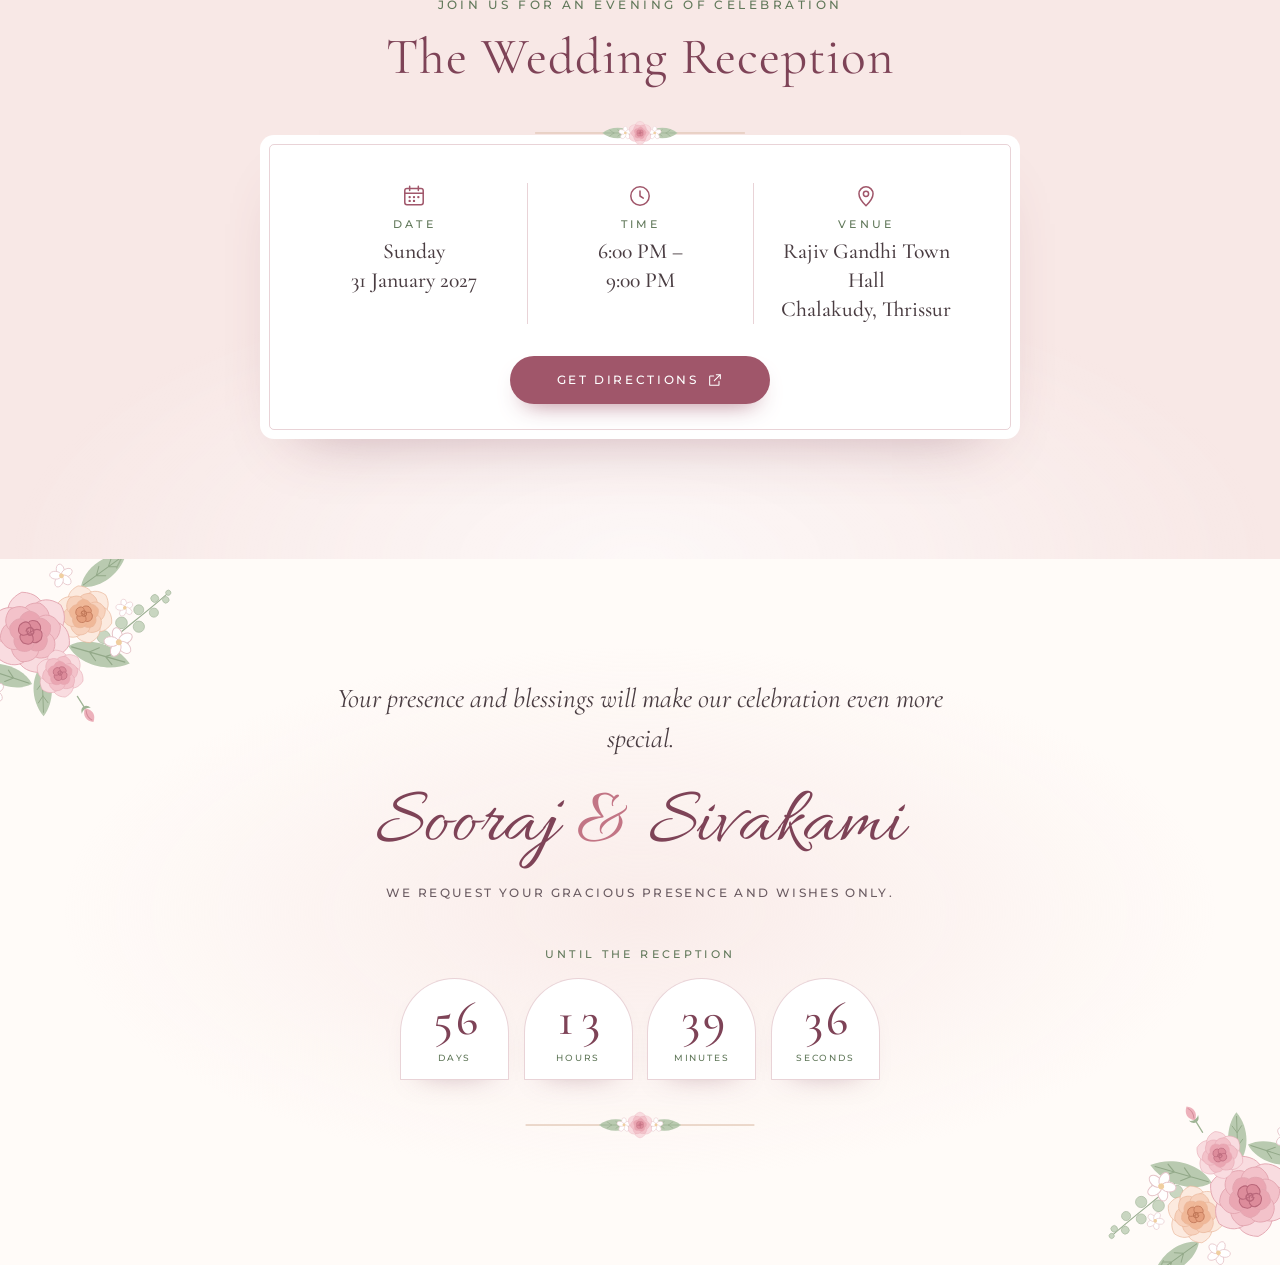
==== commit 8db3329a: "Use Allura script for the couple's names Switch the script font from Pinyon Script to Allura for the" ====
--- a/index.html
+++ b/index.html
@@ -36,8 +36,8 @@
   <link rel="preload" as="image" type="image/webp" href="assets/images/couple-720.webp" imagesrcset="assets/images/couple-720.webp 720w, assets/images/couple-1200.webp 1200w" imagesizes="(min-width: 900px) 40vw, 82vw" fetchpriority="high">
   <link rel="preconnect" href="https://fonts.googleapis.com">
   <link rel="preconnect" href="https://fonts.gstatic.com" crossorigin>
-  <link rel="stylesheet" href="https://fonts.googleapis.com/css2?family=Cormorant+Garamond:ital,wght@0,400;0,500;1,400;1,500&family=Pinyon+Script&family=Montserrat:wght@300;400;500&display=swap">
-  <link rel="stylesheet" href="css/style.css?v=2">
+  <link rel="stylesheet" href="https://fonts.googleapis.com/css2?family=Cormorant+Garamond:ital,wght@0,400;0,500;1,400;1,500&family=Allura&family=Montserrat:wght@300;400;500&display=swap">
+  <link rel="stylesheet" href="css/style.css?v=3">
 
   <script type="application/ld+json">
   {
@@ -151,8 +151,7 @@
         <div class="hero__text">
           <p class="eyebrow hero__eyebrow">Together with their families</p>
           <h1 class="hero__names" id="hero-title">
-            <span class="hero__name">Sooraj</span>
-            <span class="hero__amp" aria-label="and">&amp;</span>
+            <span class="hero__name">Sooraj <span class="hero__amp" aria-label="and">&amp;</span></span>
             <span class="hero__name">Sivakami</span>
           </h1>
           <p class="hero__lede">request the pleasure of your company<br> at their wedding reception</p>
--- a/css/style.css
+++ b/css/style.css
@@ -21,7 +21,7 @@
 
   --font-head: "Cormorant Garamond", Georgia, "Times New Roman", serif;
   --font-body: "Montserrat", system-ui, -apple-system, "Segoe UI", sans-serif;
-  --font-script: "Pinyon Script", "Snell Roundhand", "Brush Script MT", cursive;
+  --font-script: "Allura", "Snell Roundhand", "Brush Script MT", cursive;
 
   --gutter: 16px;
   --max: 1080px;
@@ -109,12 +109,12 @@
 .hero__eyebrow { animation: fadeUp 1s .2s var(--ease) both; }
 .hero__names {
   font-family: var(--font-script); font-weight: 400; color: var(--mauve);
-  font-size: clamp(3.4rem, 16vw, 6rem); line-height: 1.1;
-  display: flex; flex-wrap: wrap; justify-content: center; align-items: baseline; gap: 0 .22em;
+  font-size: clamp(3.6rem, 17vw, 6.2rem); line-height: 1.1;
+  display: flex; flex-direction: column; align-items: center;
 }
 .hero__name { display: block; animation: nameReveal 1.3s var(--ease) both; }
 .hero__name:last-child { animation-delay: .5s; }
-.hero__amp { font-family: var(--font-head); font-style: italic; font-size: .46em; color: var(--rose-amp); animation: fadeIn 1s .35s both; }
+.hero__amp { color: var(--rose-amp); animation: fadeIn 1s .35s both; }
 .hero__lede {
   font-family: var(--font-head); font-style: italic; font-size: clamp(1.2rem, 4.8vw, 1.5rem);
   color: var(--ink); margin-top: .7rem; line-height: 1.45; animation: fadeUp 1s .8s var(--ease) both;
@@ -160,8 +160,7 @@
   .hero { padding: 6rem 2rem; }
   .hero__inner { flex-direction: row; justify-content: center; gap: clamp(3rem, 7vw, 6.5rem); }
   .hero__text { flex: 1 1 0; max-width: 520px; }
-  .hero__names { flex-direction: column; align-items: center; font-size: clamp(4.4rem, 7vw, 6.4rem); }
-  .hero__amp { margin: -.1em 0 -.05em; }
+  .hero__names { font-size: clamp(4.8rem, 7.4vw, 6.8rem); }
   .arch { width: min(36vw, 420px); flex: none; }
 }
 
@@ -228,8 +227,8 @@
     var(--ivory);
 }
 .closing__text { font-family: var(--font-head); font-style: italic; font-size: clamp(1.3rem, 5vw, 1.7rem); line-height: 1.45; color: var(--ink); }
-.closing__names { font-family: var(--font-script); font-weight: 400; color: var(--mauve); font-size: clamp(3rem, 13vw, 4.8rem); margin: 1.2rem 0 .6rem; line-height: 1.2; }
-.closing__names span { font-family: var(--font-head); font-style: italic; font-size: .46em; color: var(--rose-amp); }
+.closing__names { font-family: var(--font-script); font-weight: 400; color: var(--mauve); font-size: clamp(3.2rem, 14vw, 5rem); margin: 1.2rem 0 .6rem; line-height: 1.2; }
+.closing__names span { color: var(--rose-amp); }
 .closing__note { font-size: .74rem; font-weight: 500; letter-spacing: .2em; text-transform: uppercase; color: var(--muted); }
 
 /* ---------- Countdown ---------- */
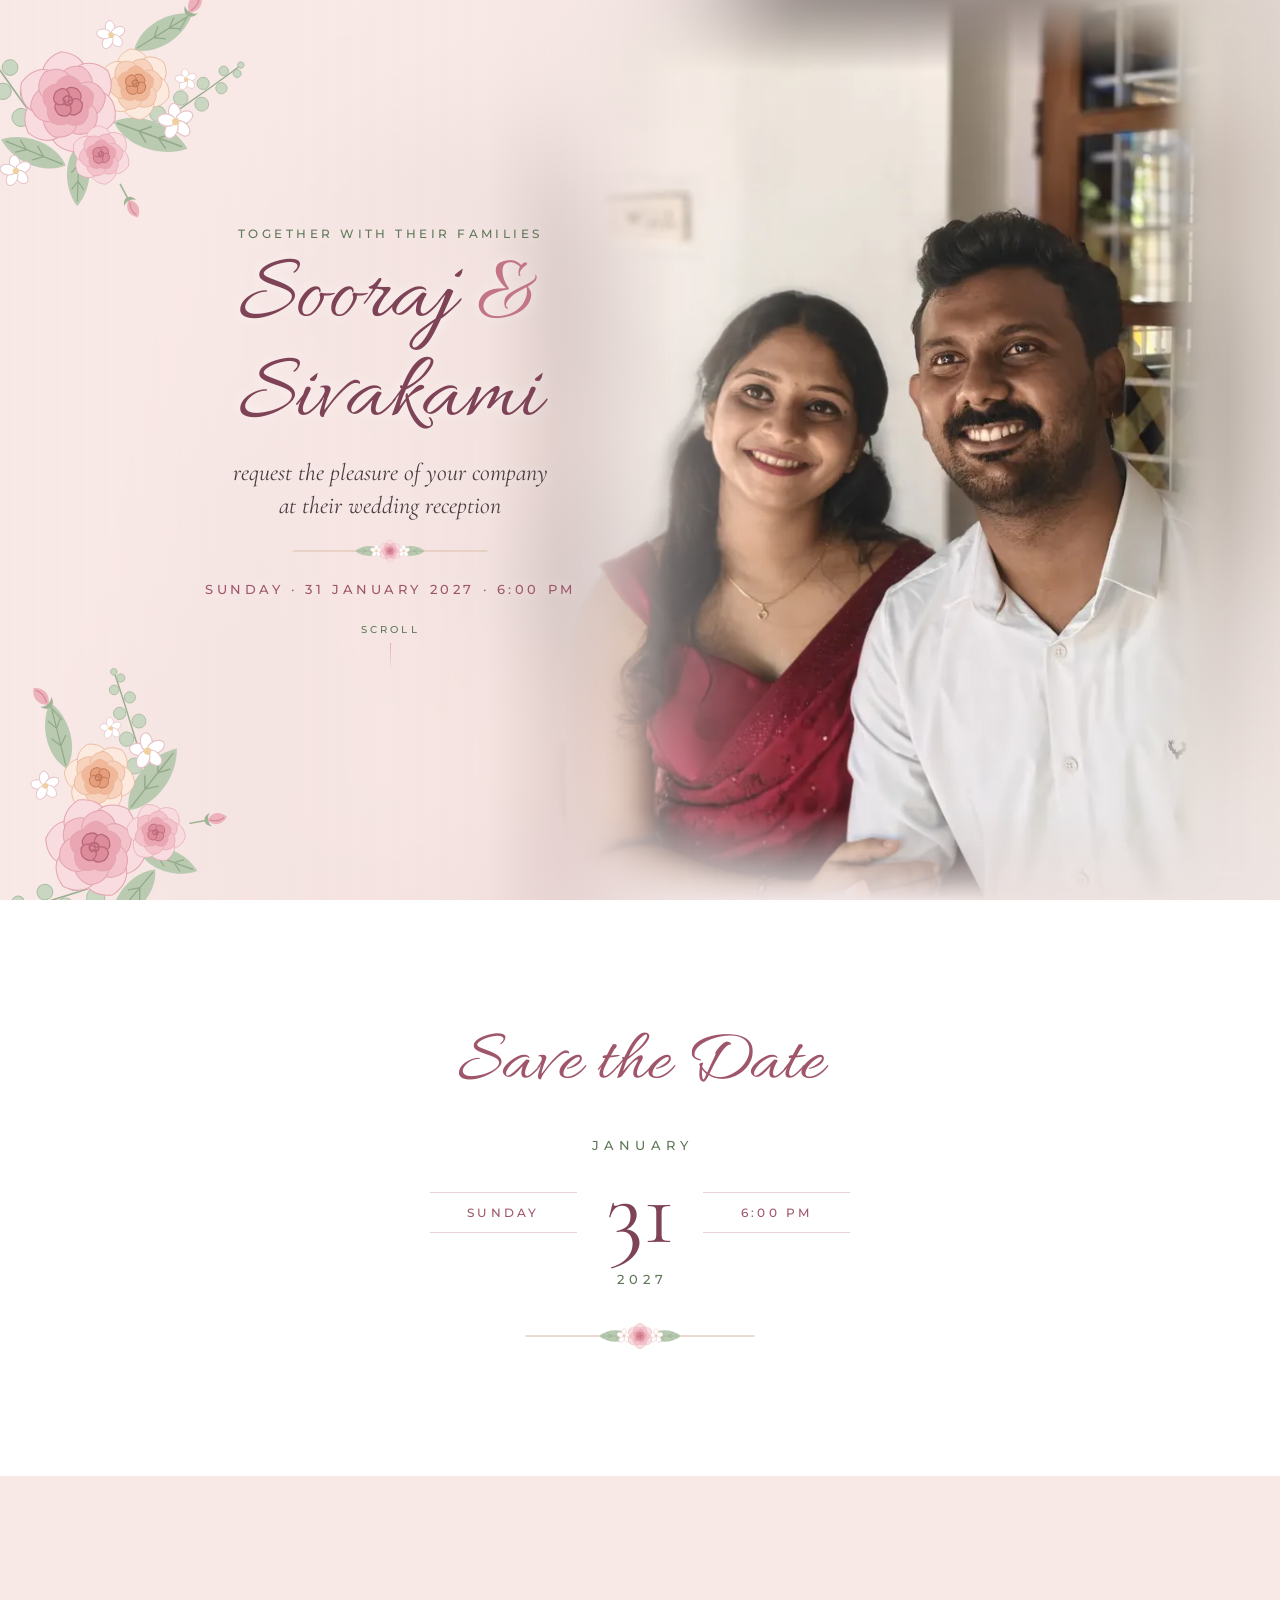
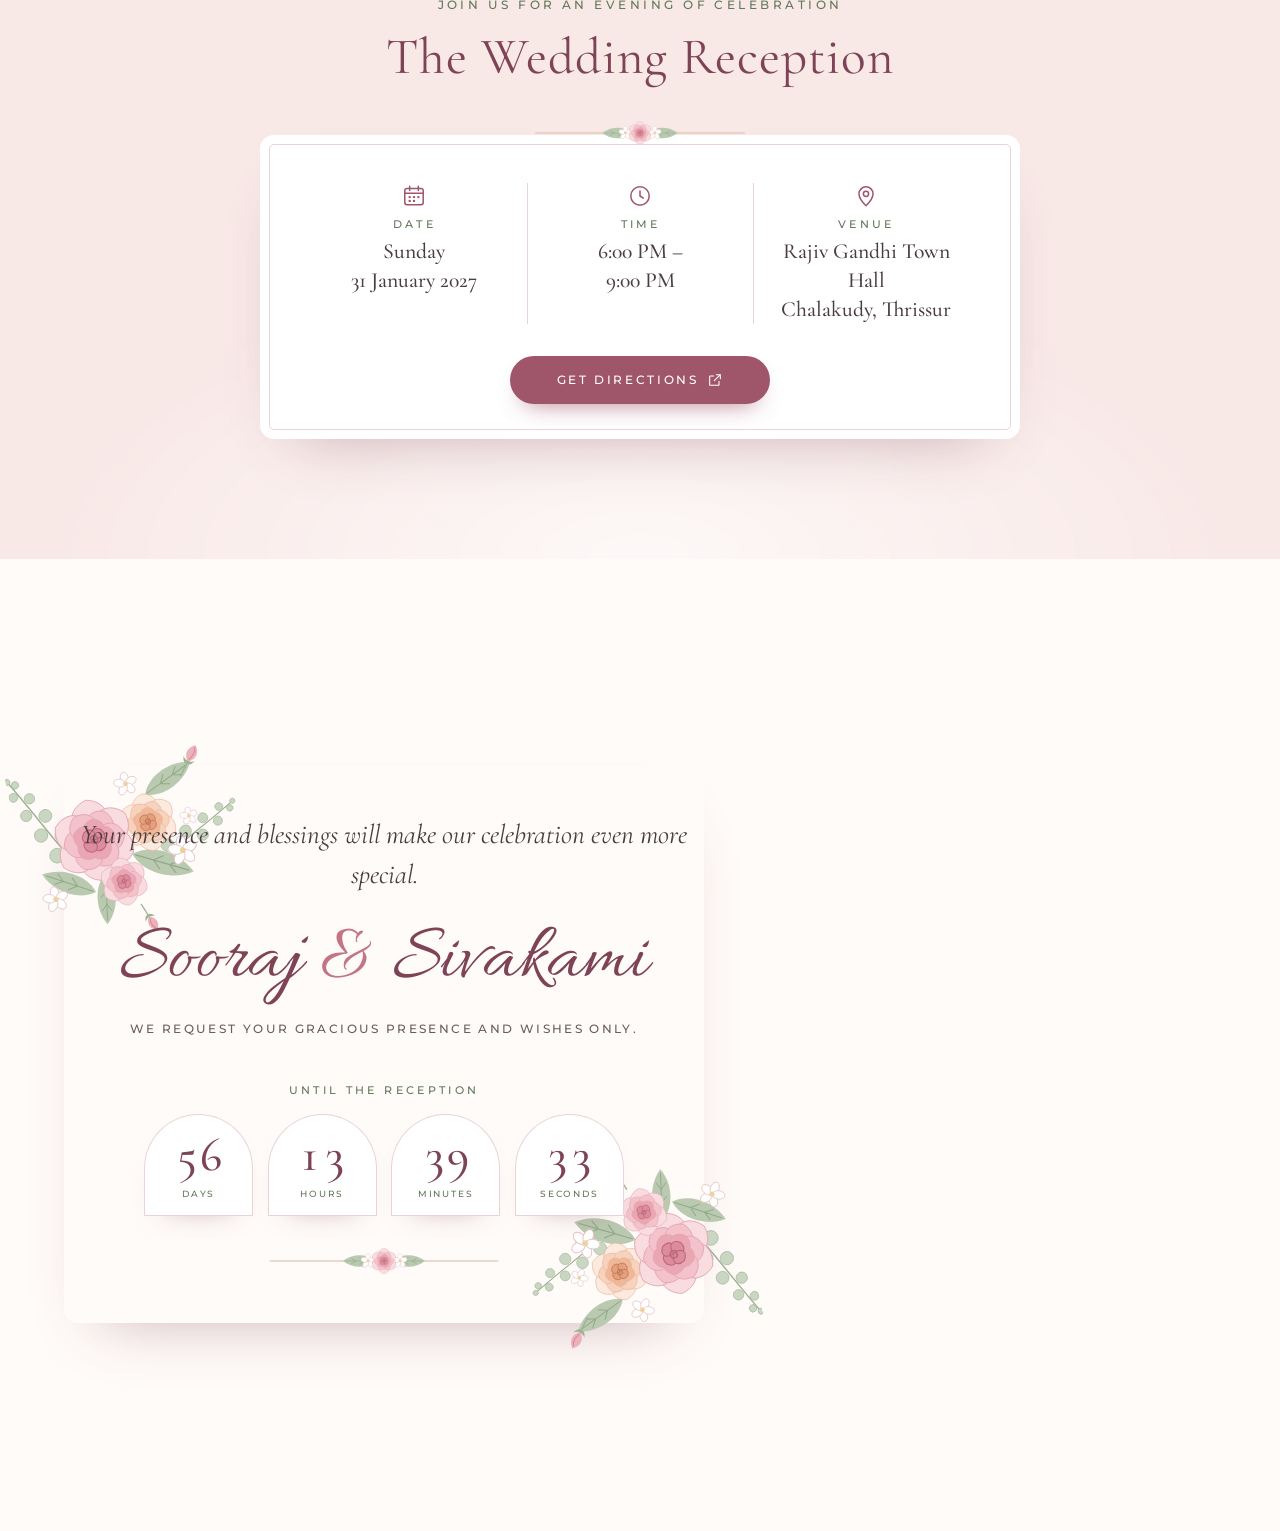
==== commit edff8108: "Use couple photo as page background with text above it on phones New photo, fixed background layout " ====
--- a/index.html
+++ b/index.html
@@ -33,11 +33,11 @@
   <link rel="apple-touch-icon" href="assets/icons/apple-touch-icon.png">
   <link rel="manifest" href="site.webmanifest">
 
-  <link rel="preload" as="image" type="image/webp" href="assets/images/couple-720.webp" imagesrcset="assets/images/couple-720.webp 720w, assets/images/couple-1200.webp 1200w" imagesizes="(min-width: 900px) 40vw, 82vw" fetchpriority="high">
+  <link rel="preload" as="image" type="image/webp" href="assets/images/couple-720.webp" imagesrcset="assets/images/couple-720.webp 720w, assets/images/couple-1200.webp 1200w" imagesizes="(min-width: 900px) and (min-aspect-ratio: 4/3) 75vh, (min-width: 600px) 60vh, 100vw" fetchpriority="high">
   <link rel="preconnect" href="https://fonts.googleapis.com">
   <link rel="preconnect" href="https://fonts.gstatic.com" crossorigin>
   <link rel="stylesheet" href="https://fonts.googleapis.com/css2?family=Cormorant+Garamond:ital,wght@0,400;0,500;1,400;1,500&family=Allura&family=Montserrat:wght@300;400;500&display=swap">
-  <link rel="stylesheet" href="css/style.css?v=3">
+  <link rel="stylesheet" href="css/style.css?v=9">
 
   <script type="application/ld+json">
   {
@@ -70,6 +70,15 @@
 <body>
   <a class="skip-link" href="#main">Skip to the invitation</a>
 
+  <!-- ===== Couple photo: fixed page background ===== -->
+  <div class="photo-bg">
+    <img class="photo-bg__blur" src="assets/images/couple-blur.jpg" width="240" height="320" alt="" aria-hidden="true" decoding="async">
+    <picture>
+      <source type="image/webp" srcset="assets/images/couple-720.webp 720w, assets/images/couple-1200.webp 1200w" sizes="(min-width: 900px) and (min-aspect-ratio: 4/3) 75vh, (min-width: 600px) 60vh, 100vw">
+      <img class="photo-bg__img" src="assets/images/couple-1200.jpg" width="1200" height="1600" alt="Sooraj and Sivakami sitting together and smiling" fetchpriority="high" decoding="async">
+    </picture>
+  </div>
+
   <!-- ===== Floral sprite (decorative, reused via <use>) ===== -->
   <svg class="sprite" aria-hidden="true" focusable="false" width="0" height="0">
     <defs>
@@ -143,37 +152,27 @@
   <main id="main">
 
     <!-- ===== Hero ===== -->
-    <section class="hero" id="top" aria-labelledby="hero-title">
+    <section class="hero see-through" id="top" aria-labelledby="hero-title">
       <svg class="spray spray--tl" aria-hidden="true" focusable="false"><use href="#f-spray"/></svg>
-      <svg class="spray spray--br" aria-hidden="true" focusable="false"><use href="#f-spray"/></svg>
-
-      <div class="hero__inner">
-        <div class="hero__text">
-          <p class="eyebrow hero__eyebrow">Together with their families</p>
-          <h1 class="hero__names" id="hero-title">
-            <span class="hero__name">Sooraj <span class="hero__amp" aria-label="and">&amp;</span></span>
-            <span class="hero__name">Sivakami</span>
-          </h1>
-          <p class="hero__lede">request the pleasure of your company<br> at their wedding reception</p>
-          <svg class="divider hero__divider" aria-hidden="true" focusable="false"><use href="#f-divider"/></svg>
-          <p class="hero__date">Sunday &middot; 31 January 2027 <span class="hero__time"><span class="hero__sep" aria-hidden="true">&middot; </span>6:00 PM</span></p>
-        </div>
-
-        <figure class="arch">
-          <span class="arch__line" aria-hidden="true"></span>
-          <picture>
-            <source type="image/webp" srcset="assets/images/couple-720.webp 720w, assets/images/couple-1200.webp 1200w" sizes="(min-width: 900px) 40vw, 82vw">
-            <img class="arch__img" src="assets/images/couple-1200.jpg" width="1200" height="1500" alt="Sooraj and Sivakami smiling together" fetchpriority="high" decoding="async">
-          </picture>
-          <svg class="arch__flowers arch__flowers--l" aria-hidden="true" focusable="false"><use href="#f-spray"/></svg>
-          <svg class="arch__flowers arch__flowers--r" aria-hidden="true" focusable="false"><use href="#f-spray"/></svg>
-        </figure>
-      </div>
-
-      <a href="#date" class="scroll-cue">
-        <span class="scroll-cue__text">Scroll</span>
-        <span class="scroll-cue__line" aria-hidden="true"></span>
-      </a>
+      <svg class="spray spray--tr" aria-hidden="true" focusable="false"><use href="#f-spray"/></svg>
+
+      <div class="hero__top">
+        <p class="eyebrow hero__eyebrow">Together with their families</p>
+        <h1 class="hero__names" id="hero-title">
+          <span class="hero__name">Sooraj <span class="hero__amp" aria-label="and">&amp;</span></span>
+          <span class="hero__name">Sivakami</span>
+        </h1>
+      </div>
+
+      <div class="hero__bottom">
+        <p class="hero__lede">request the pleasure of your company<br> at their wedding reception</p>
+        <svg class="divider hero__divider" aria-hidden="true" focusable="false"><use href="#f-divider"/></svg>
+        <p class="hero__date">Sunday &middot; 31 January 2027 <span class="hero__time"><span class="hero__sep" aria-hidden="true">&middot; </span>6:00 PM</span></p>
+        <a href="#date" class="scroll-cue">
+          <span class="scroll-cue__text">Scroll</span>
+          <span class="scroll-cue__line" aria-hidden="true"></span>
+        </a>
+      </div>
     </section>
 
     <!-- ===== Save the date ===== -->
@@ -228,10 +227,10 @@
     </section>
 
     <!-- ===== Closing ===== -->
-    <section class="section closing" id="closing" aria-labelledby="closing-title">
-      <svg class="spray spray--cl" aria-hidden="true" focusable="false"><use href="#f-spray"/></svg>
-      <svg class="spray spray--cr" aria-hidden="true" focusable="false"><use href="#f-spray"/></svg>
-      <div class="container container--narrow">
+    <section class="section closing see-through" id="closing" aria-labelledby="closing-title">
+      <div class="container container--narrow closing__panel">
+        <svg class="spray spray--cl" aria-hidden="true" focusable="false"><use href="#f-spray"/></svg>
+        <svg class="spray spray--cr" aria-hidden="true" focusable="false"><use href="#f-spray"/></svg>
         <p class="closing__text reveal">Your presence and blessings will make our celebration even more special.</p>
         <h2 class="closing__names reveal" id="closing-title">Sooraj <span aria-label="and">&amp;</span> Sivakami</h2>
         <p class="closing__note reveal">We request your gracious presence and wishes only.</p>
@@ -257,6 +256,6 @@
     <svg class="icon" aria-hidden="true" focusable="false"><use href="#i-arrow-up"/></svg>
   </a>
 
-  <script src="js/script.js?v=2" defer></script>
+  <script src="js/script.js?v=4" defer></script>
 </body>
 </html>
--- a/css/style.css
+++ b/css/style.css
@@ -92,76 +92,99 @@
 .spray--cl { top: -20px; left: -40px; transform: rotate(-12deg); width: clamp(130px, 30vw, 260px); }
 .spray--cr { bottom: -24px; right: -40px; transform: rotate(168deg); width: clamp(130px, 30vw, 260px); }
 
+/* ---------- Couple photo (fixed background) ----------
+   Phones/tablets: the text sits at the top and the photo below it, anchored to
+   the bottom of the screen and fading upward into blush; its height (--photo-h)
+   is set by script.js so it starts just below the date.
+   Wide screens: photo on the right, text on the left. */
+.photo-bg { position: fixed; inset: 0; z-index: -1; overflow: hidden; background: var(--blush); }
+.photo-bg picture { display: contents; }
+.photo-bg__img {
+  position: absolute; bottom: 0; left: 50%; transform: translateX(-50%);
+  height: min(133.333vw, calc(100vh - 24rem));
+  height: min(133.333vw, var(--photo-h, calc(100svh - 24rem)));
+  width: auto; aspect-ratio: 3 / 4; max-width: none; object-fit: cover;
+  -webkit-mask-image: linear-gradient(to right, transparent 0%, #000 5%, #000 95%, transparent 100%),
+                      linear-gradient(to top, #000 0%, #000 84%, transparent 100%);
+  -webkit-mask-composite: source-in;
+  mask-image: linear-gradient(to right, transparent 0%, #000 5%, #000 95%, transparent 100%),
+              linear-gradient(to top, #000 0%, #000 84%, transparent 100%);
+  mask-composite: intersect;
+  animation: fadeIn 1.4s both;
+}
+.photo-bg__blur {
+  display: none; position: absolute; inset: -60px; width: calc(100% + 120px); height: calc(100% + 120px);
+  max-width: none; object-fit: cover; filter: blur(40px) saturate(.9); opacity: .55;
+}
+.photo-bg::after { content: ""; position: absolute; inset: 0; pointer-events: none; }
+.see-through { background: transparent !important; }
+
 /* ---------- Hero ---------- */
 .hero {
   position: relative; overflow: hidden;
   min-height: 100vh; min-height: 100svh;
-  display: flex; flex-direction: column; justify-content: center;
-  padding: clamp(5.5rem, 16vw, 6rem) var(--gutter) 6rem;
-  background:
-    radial-gradient(ellipse 80% 50% at 50% 0%, rgba(255, 255, 255, .9), transparent 70%),
-    linear-gradient(180deg, var(--blush) 0%, #FBF1EF 55%, var(--ivory) 100%);
+  display: flex; flex-direction: column; justify-content: flex-start; align-items: center;
+  padding: clamp(3.2rem, 11vw, 4.4rem) var(--gutter) max(14px, env(safe-area-inset-bottom));
   text-align: center;
 }
-.hero__inner { position: relative; z-index: 1; width: 100%; max-width: var(--max); margin: 0 auto; display: flex; flex-direction: column; align-items: center; gap: 2.4rem; }
-.hero__text { display: flex; flex-direction: column; align-items: center; }
-
-.hero__eyebrow { animation: fadeUp 1s .2s var(--ease) both; }
+.hero__top, .hero__bottom {
+  position: relative; z-index: 1; display: flex; flex-direction: column; align-items: center;
+  text-shadow: 0 0 14px rgba(255, 255, 255, .7);
+}
+.hero .spray { width: clamp(120px, 30vw, 320px); }
+.hero .spray--tl { top: -8px; left: -20px; transform: rotate(-8deg); }
+.hero .spray--tr { top: -8px; right: -20px; transform: scaleX(-1) rotate(-8deg); }
+
+.hero__eyebrow { margin-bottom: .3rem; animation: fadeUp 1s .2s var(--ease) both; }
 .hero__names {
   font-family: var(--font-script); font-weight: 400; color: var(--mauve);
-  font-size: clamp(3.6rem, 17vw, 6.2rem); line-height: 1.1;
+  font-size: clamp(3rem, 14vw, 6.2rem); line-height: 1.05;
   display: flex; flex-direction: column; align-items: center;
 }
 .hero__name { display: block; animation: nameReveal 1.3s var(--ease) both; }
 .hero__name:last-child { animation-delay: .5s; }
 .hero__amp { color: var(--rose-amp); animation: fadeIn 1s .35s both; }
 .hero__lede {
-  font-family: var(--font-head); font-style: italic; font-size: clamp(1.2rem, 4.8vw, 1.5rem);
-  color: var(--ink); margin-top: .7rem; line-height: 1.45; animation: fadeUp 1s .8s var(--ease) both;
-}
-.hero__divider { margin-top: 1.1rem; animation: fadeIn 1.2s 1s both; }
+  font-family: var(--font-head); font-style: italic; font-size: clamp(1.15rem, 4.6vw, 1.5rem);
+  color: var(--ink); margin-top: .5rem; line-height: 1.4; animation: fadeUp 1s .8s var(--ease) both;
+}
+.hero__divider { margin-top: .7rem; height: 34px; animation: fadeIn 1.2s 1s both; }
 .hero__date {
-  margin-top: 1rem; font-size: .8rem; font-weight: 500; letter-spacing: .28em; text-transform: uppercase;
+  margin-top: .7rem; font-size: .8rem; font-weight: 500; letter-spacing: .28em; text-transform: uppercase;
   color: var(--rose-deep); animation: fadeIn 1.2s 1.15s both;
 }
-.hero__time { display: block; margin-top: .3rem; }
+.hero__time { display: block; margin-top: .2rem; }
 .hero__sep { display: none; }
 @media (min-width: 520px) {
   .hero__time { display: inline; margin-top: 0; }
   .hero__sep { display: inline; }
 }
 
-/* Arched photo with a fine champagne outline and flowers at its base */
-.arch { position: relative; width: min(82vw, 380px); animation: fadeUp 1.2s .4s var(--ease) both; }
-.arch picture { display: block; }
-.arch__img {
-  width: 100%; height: auto; aspect-ratio: 4 / 5; object-fit: cover; object-position: 50% 40%;
-  border-radius: 1000px 1000px 14px 14px;
-  box-shadow: 0 30px 60px -34px rgba(126, 67, 87, .55);
-}
-.arch__line {
-  position: absolute; inset: -11px; border: 1px solid var(--champagne);
-  border-radius: 1000px 1000px 20px 20px; pointer-events: none;
-}
-.arch__flowers { position: absolute; width: 62%; height: auto; aspect-ratio: 240 / 200; bottom: -16%; pointer-events: none; overflow: visible; }
-.arch__flowers--l { left: -24%; transform: rotate(-4deg); }
-.arch__flowers--r { right: -24%; transform: scaleX(-1) rotate(-14deg); }
-
 .scroll-cue {
-  position: absolute; z-index: 1; bottom: max(18px, env(safe-area-inset-bottom)); left: 50%; transform: translateX(-50%);
-  display: flex; flex-direction: column; align-items: center; gap: .4rem;
+  margin-top: 1rem;
+  display: flex; flex-direction: column; align-items: center; gap: .3rem;
   color: var(--sage-deep); text-decoration: none; font-size: .64rem; font-weight: 500; letter-spacing: .3em; text-transform: uppercase;
   min-width: 44px; padding: 4px; animation: fadeIn 1s 1.6s both;
 }
-.scroll-cue__line { width: 1px; height: 34px; background: linear-gradient(var(--rose), transparent); position: relative; overflow: hidden; }
+.scroll-cue__line { width: 1px; height: 28px; background: linear-gradient(var(--rose), transparent); position: relative; overflow: hidden; }
 .scroll-cue__line::after { content: ""; position: absolute; left: 0; top: -40%; width: 1px; height: 40%; background: var(--rose-deep); animation: scrollLine 2.2s ease-in-out infinite; }
 
-@media (min-width: 900px) {
-  .hero { padding: 6rem 2rem; }
-  .hero__inner { flex-direction: row; justify-content: center; gap: clamp(3rem, 7vw, 6.5rem); }
-  .hero__text { flex: 1 1 0; max-width: 520px; }
+/* Wide screens: photo on the right with feathered edges, text on the left */
+@media (min-width: 900px) and (min-aspect-ratio: 4/3) {
+  .photo-bg__blur { display: block; }
+  .photo-bg__img {
+    inset: 0 4vw 0 auto; left: auto; bottom: 0; transform: none; width: auto; height: 100%;
+    -webkit-mask-image: linear-gradient(to right, transparent 0%, #000 18%, #000 88%, transparent 100%),
+                        linear-gradient(to bottom, transparent 0%, #000 8%, #000 90%, transparent 100%);
+    mask-image: linear-gradient(to right, transparent 0%, #000 18%, #000 88%, transparent 100%),
+                linear-gradient(to bottom, transparent 0%, #000 8%, #000 90%, transparent 100%);
+  }
+  .photo-bg::after { background: linear-gradient(90deg, var(--blush) 0%, rgba(248, 232, 230, .92) 38%, rgba(248, 232, 230, 0) 62%); }
+  .hero { justify-content: center; align-items: flex-start; padding: 5rem 2rem; }
+  .hero__top, .hero__bottom { width: min(46vw, 640px); margin-left: 5vw; }
   .hero__names { font-size: clamp(4.8rem, 7.4vw, 6.8rem); }
-  .arch { width: min(36vw, 420px); flex: none; }
+  .hero .spray--tr { top: auto; right: auto; bottom: -20px; left: -20px; transform: rotate(-80deg); }
+  .closing .container { margin-left: 5vw; }
 }
 
 /* ---------- Save the date ---------- */
@@ -221,11 +244,14 @@
 .btn:active { transform: translateY(0); }
 
 /* ---------- Closing ---------- */
-.closing {
-  background:
-    radial-gradient(ellipse 60% 50% at 50% 50%, rgba(248, 232, 230, .8), transparent 75%),
-    var(--ivory);
-}
+.closing.see-through { padding: clamp(7rem, 32vh, 13rem) 0; }
+.closing__panel {
+  overflow: visible; padding-top: 3rem; padding-bottom: 2.6rem; width: calc(100% - 2 * var(--gutter));
+  background: rgba(255, 251, 248, .84); border-radius: var(--radius);
+  -webkit-backdrop-filter: blur(8px); backdrop-filter: blur(8px);
+  box-shadow: 0 30px 60px -38px rgba(126, 67, 87, .45);
+}
+.closing__panel > :not(.spray) { position: relative; z-index: 1; }
 .closing__text { font-family: var(--font-head); font-style: italic; font-size: clamp(1.3rem, 5vw, 1.7rem); line-height: 1.45; color: var(--ink); }
 .closing__names { font-family: var(--font-script); font-weight: 400; color: var(--mauve); font-size: clamp(3.2rem, 14vw, 5rem); margin: 1.2rem 0 .6rem; line-height: 1.2; }
 .closing__names span { color: var(--rose-amp); }
